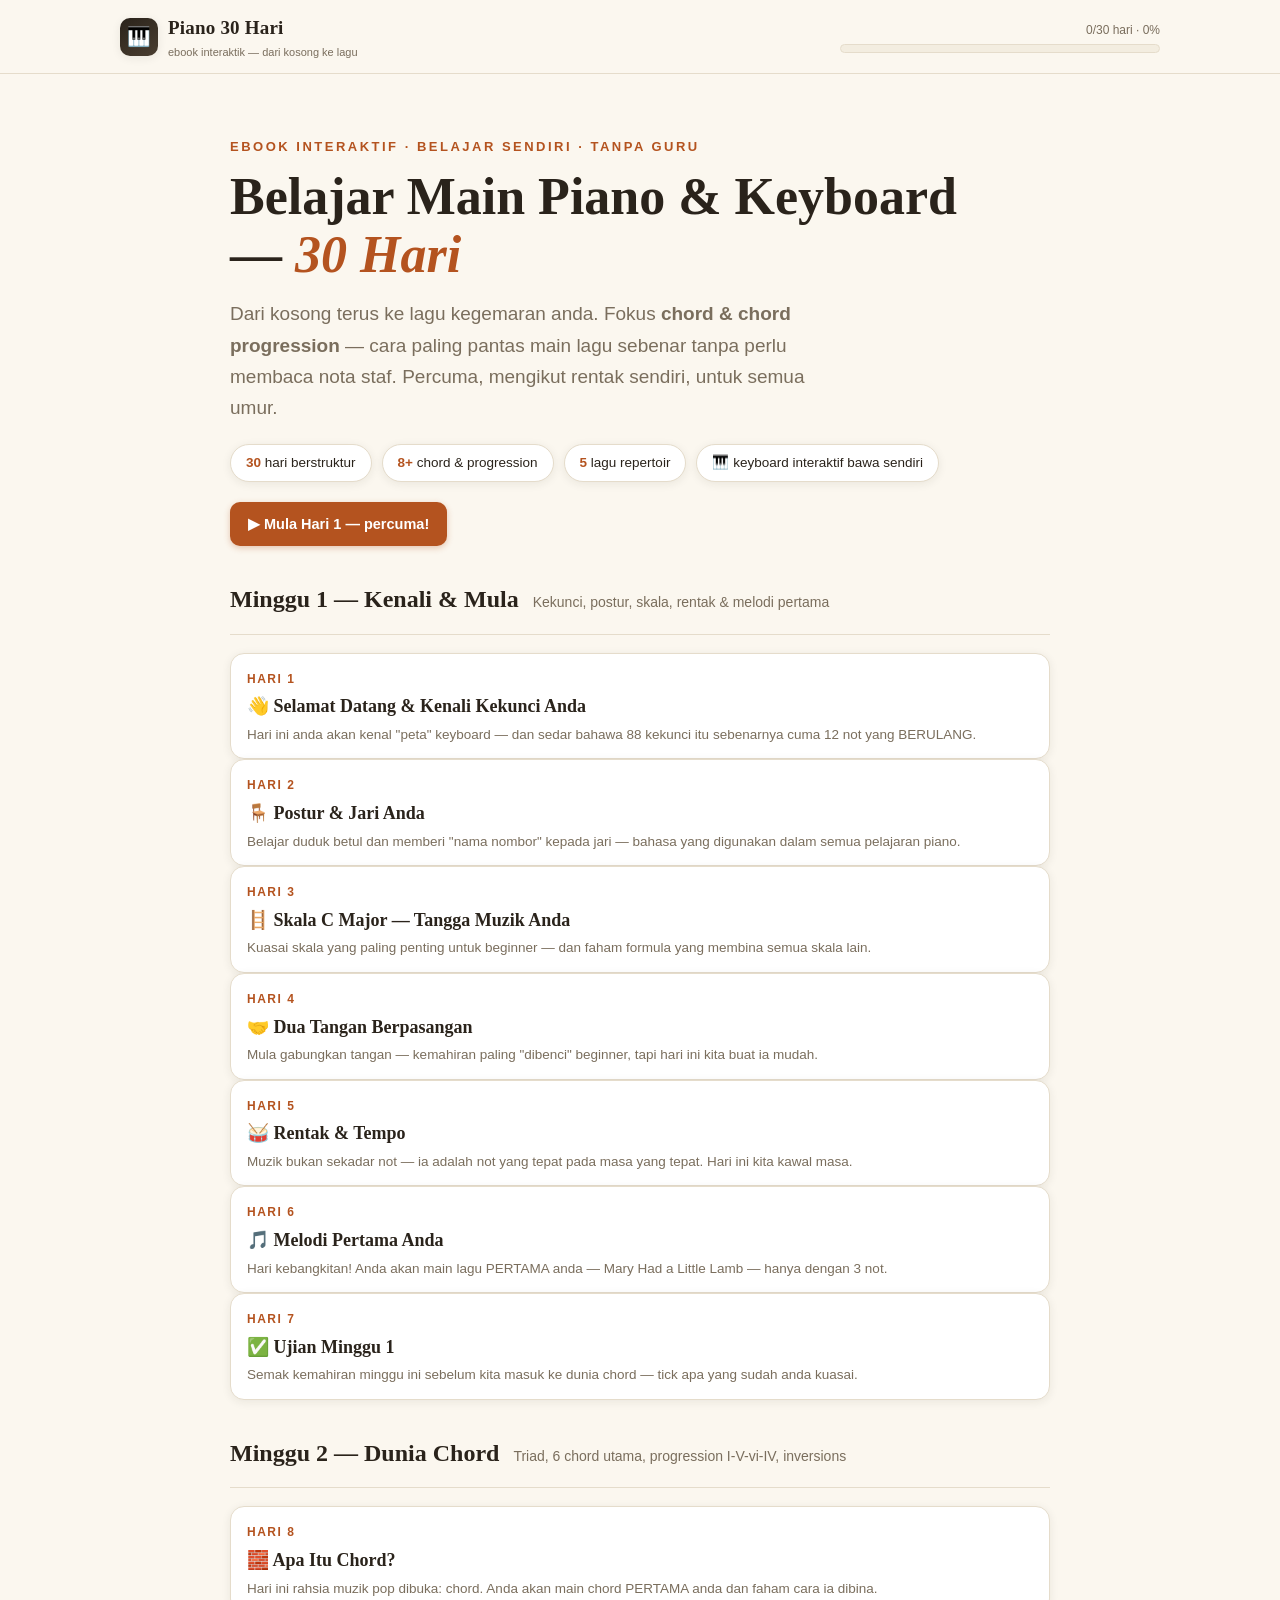
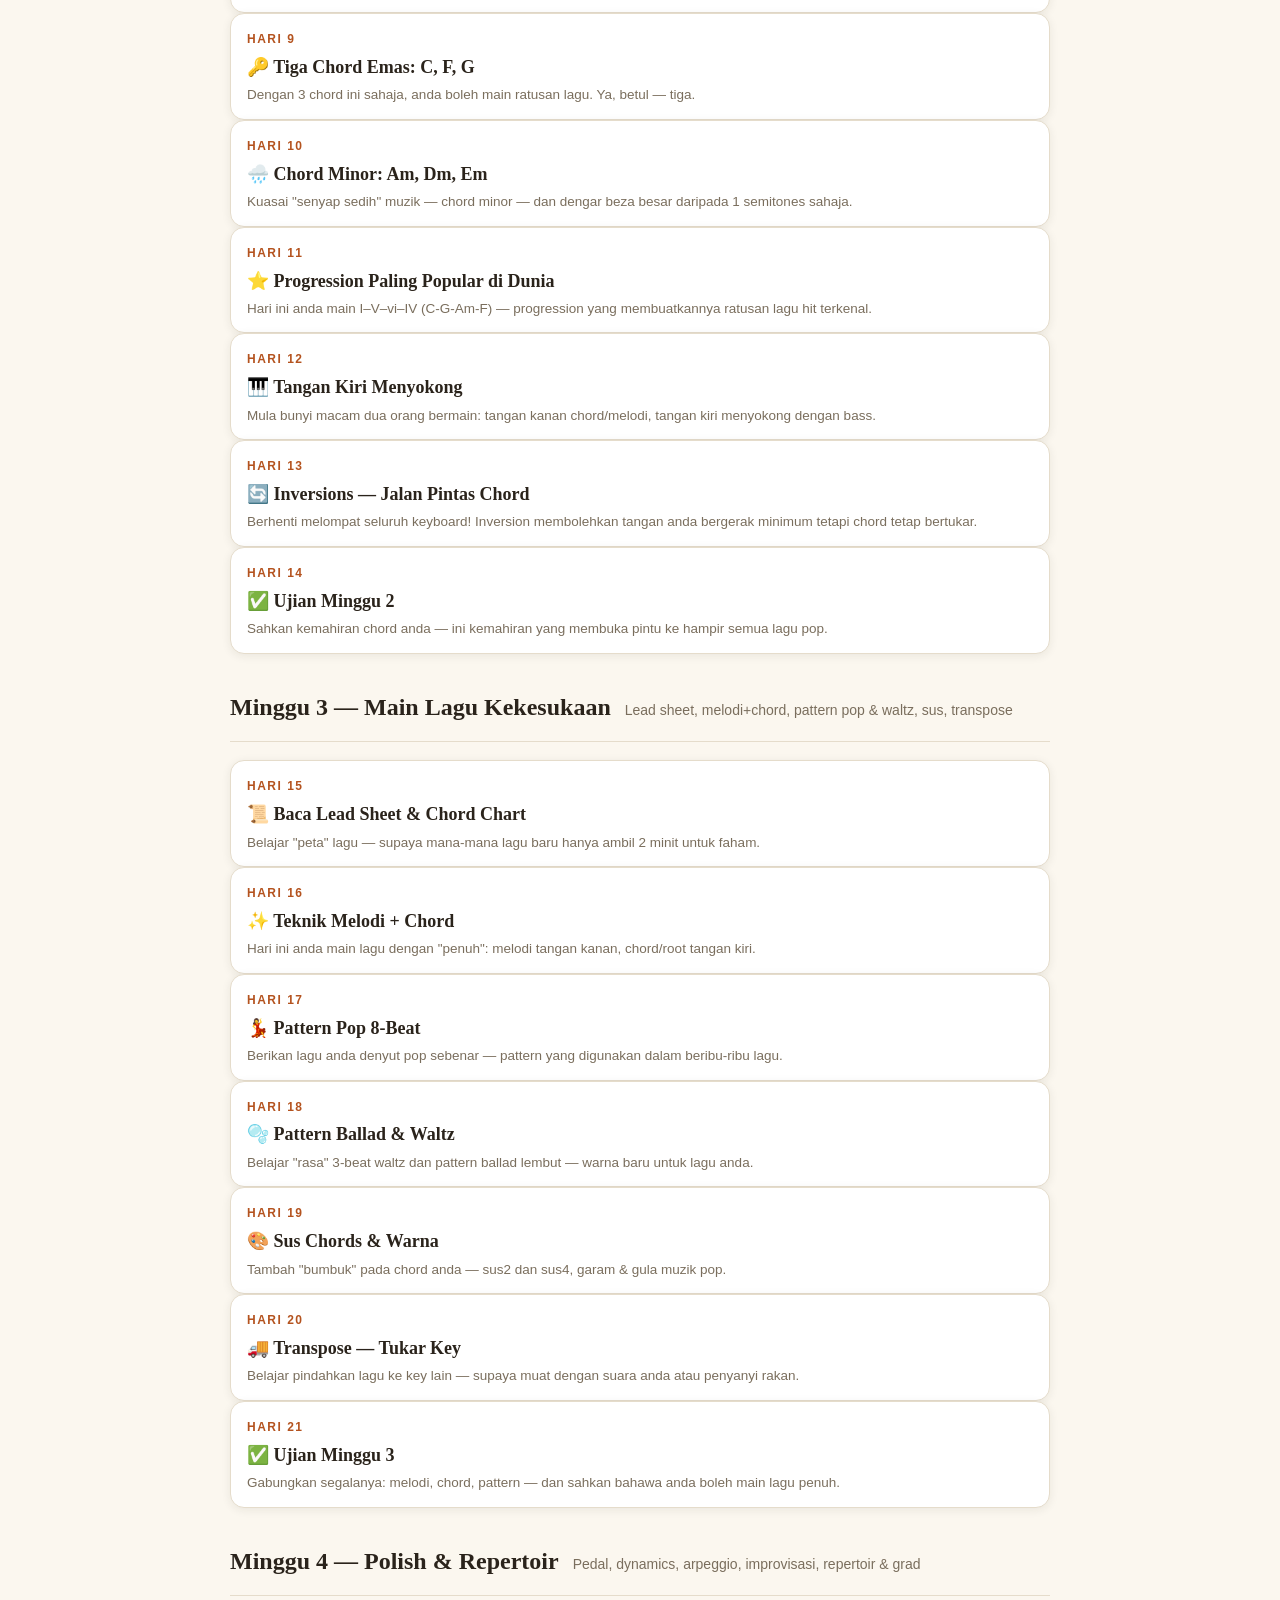
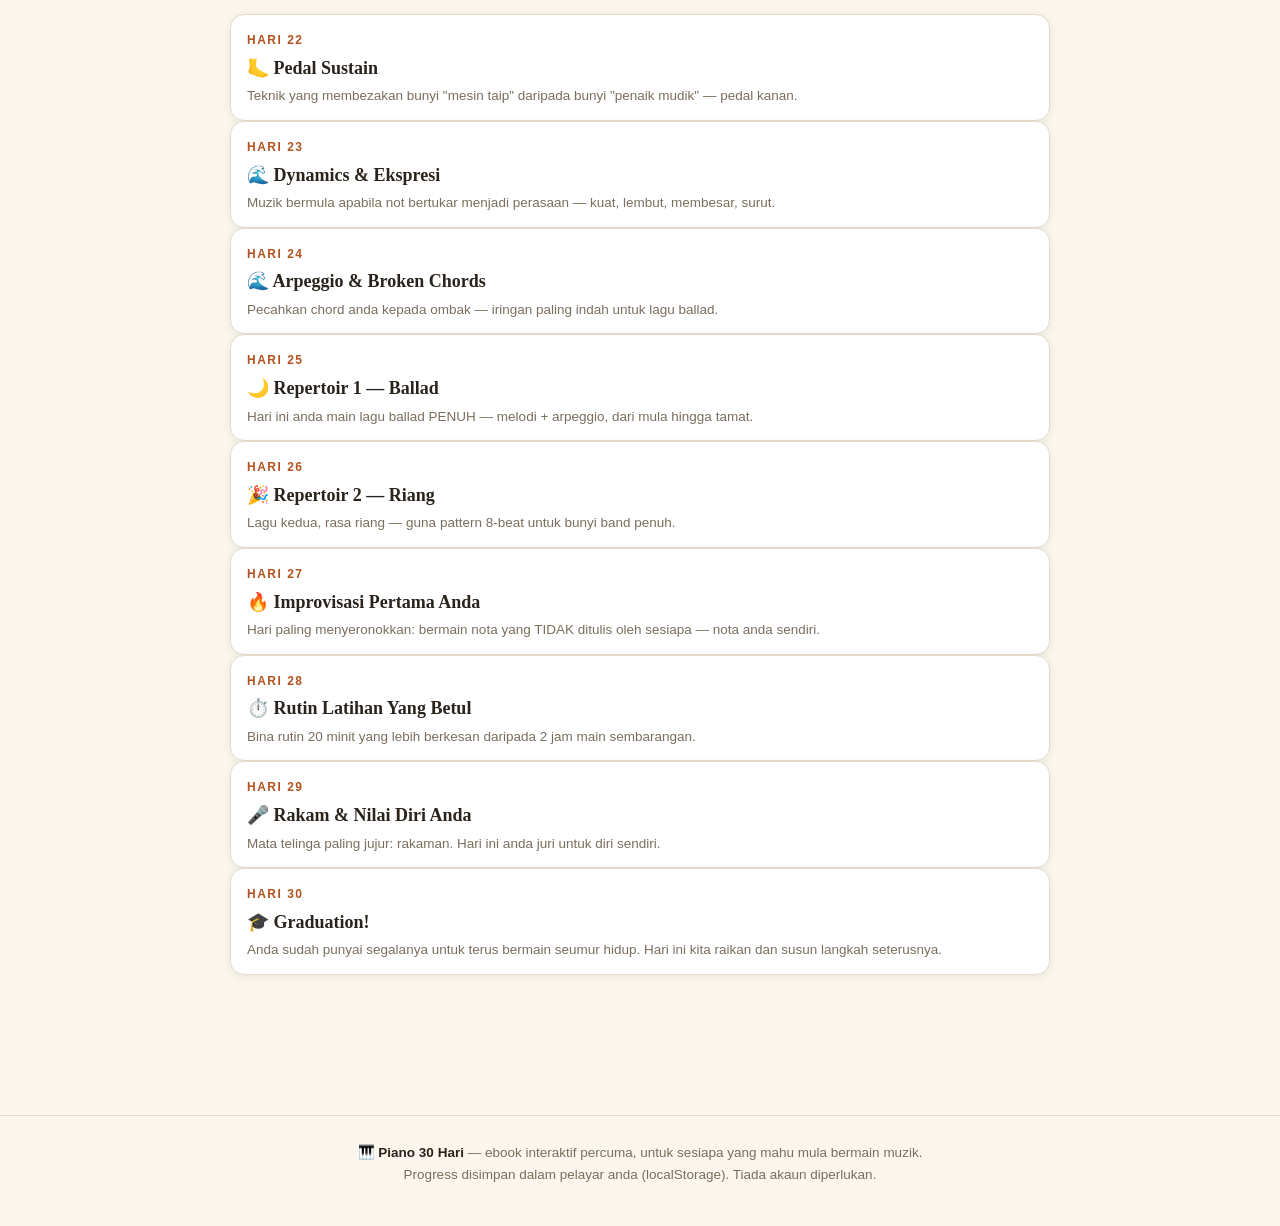
==== webapp/index.html @ 6a621e22 "Piano 30 Hari v1: webapp ebook interaktif 30 hari (chord-first, BM) - 30 hari kandungan penuh, 4 min" ====
<!DOCTYPE html>
<html lang="ms">
<head>
<meta charset="UTF-8">
<meta name="viewport" content="width=device-width, initial-scale=1.0">
<title>Piano 30 Hari — Belajar Main Piano/Keyboard dari Kosong</title>
<meta name="description" content="Ebook webapp interaktif: belajar main piano/keyboard dalam 30 hari. Chord, chord progression & lagu kegemaran — tanpa guru, mengikut rentak sendiri.">
<link rel="stylesheet" href="css/style.css">
</head>
<body>
<header class="top">
  <div class="top-in">
    <a class="brand" href="#/">
      <span class="logo">🎹</span>
      <span><b>Piano 30 Hari</b><small>ebook interaktik — dari kosong ke lagu</small></span>
    </a>
    <div class="progress-wrap">
      <div class="progress-label" id="plabel">0/30 hari · 0%</div>
      <div class="progress-bar"><div class="progress-fill" id="pbar"></div></div>
    </div>
  </div>
</header>
<main id="app" class="wrap"></main>
<footer class="site">
  <b>🎹 Piano 30 Hari</b> — ebook interaktif percuma, untuk sesiapa yang mahu mula bermain muzik.<br>
  Progress disimpan dalam pelayar anda (localStorage). Tiada akaun diperlukan.
</footer>
<script src="js/audio.js"></script>
<script src="js/data.js"></script>
<script src="js/app.js"></script>
</body>
</html>
---- webapp/css/style.css ----
/* ============================================================
   Piano 30 Hari — Design System
   Tema: ivory piano + ink + aksen terracotta. Editorial, mesra umur semua.
   ============================================================ */
:root {
  --bg: #FBF7EF;
  --bg2: #F3EDE0;
  --ink: #2A231B;
  --muted: #7A6E5D;
  --line: #E5DCCB;
  --accent: #B4531F;
  --accent-dark: #8F3E14;
  --accent-soft: #F5E2D3;
  --ok: #4C7A4F;
  --ok-soft: #E2EFE3;
  --white-key: #FFFDF8;
  --black-key: #2A231B;
  --gold: #C99A3C;
  --shadow: 0 2px 10px rgba(42,35,27,.08);
  --shadow-lg: 0 10px 32px rgba(42,35,27,.14);
  --r: 14px;
  --serif: Georgia, 'Times New Roman', 'Palatino Linotype', serif;
  --sans: 'Segoe UI', 'Helvetica Neue', 'Helvetica', 'Arial', sans-serif;
}
* { box-sizing: border-box; margin: 0; padding: 0; }
html { scroll-behavior: smooth; }
body {
  background: var(--bg);
  color: var(--ink);
  font-family: var(--sans);
  font-size: 17px;
  line-height: 1.65;
  -webkit-font-smoothing: antialiased;
}
@media (prefers-reduced-motion: reduce) {
  *, *::before, *::after { animation-duration: .01ms !important; transition-duration: .01ms !important; }
}

/* ---------- Header ---------- */
.top {
  position: sticky; top: 0; z-index: 50;
  background: rgba(251,247,239,.92);
  backdrop-filter: blur(8px);
  border-bottom: 1px solid var(--line);
}
.top-in {
  max-width: 1080px; margin: 0 auto; padding: 12px 20px;
  display: flex; align-items: center; gap: 14px;
}
.brand { display: flex; align-items: center; gap: 10px; text-decoration: none; color: var(--ink); }
.brand .logo {
  width: 38px; height: 38px; border-radius: 10px; flex: none;
  background: linear-gradient(145deg, #2A231B, #4A3E30);
  display: grid; place-items: center; font-size: 19px;
  box-shadow: var(--shadow);
}
.brand b { font-family: var(--serif); font-size: 19px; letter-spacing: .2px; }
.brand small { display: block; font-size: 11px; color: var(--muted); font-weight: 400; }
.top .progress-wrap { flex: 1; max-width: 320px; margin-left: auto; }
.progress-label { font-size: 12px; color: var(--muted); text-align: right; margin-bottom: 3px; }
.progress-bar { height: 9px; background: var(--bg2); border-radius: 99px; overflow: hidden; border: 1px solid var(--line); }
.progress-fill {
  height: 100%; width: 0%;
  background: linear-gradient(90deg, var(--accent), var(--gold));
  border-radius: 99px; transition: width .5s ease;
}

/* ---------- Layout ---------- */
.wrap { max-width: 860px; margin: 0 auto; padding: 28px 20px 80px; }
.hero { padding: 34px 0 10px; }
.hero .kicker { color: var(--accent); font-weight: 700; font-size: 13px; letter-spacing: 2.5px; text-transform: uppercase; }
.hero h1 { font-family: var(--serif); font-size: clamp(34px, 6vw, 52px); line-height: 1.12; margin: 10px 0 14px; }
.hero h1 em { font-style: italic; color: var(--accent); }
.hero p.lead { font-size: 19px; color: var(--muted); max-width: 56ch; }
.hero .stats { display: flex; flex-wrap: wrap; gap: 10px; margin-top: 20px; }
.pill {
  background: #fff; border: 1px solid var(--line); border-radius: 99px;
  padding: 7px 15px; font-size: 13.5px; color: var(--ink);
  box-shadow: var(--shadow);
}
.pill b { color: var(--accent); }

/* ---------- Week band ---------- */
.week-band {
  margin: 34px 0 14px; display: flex; align-items: baseline; gap: 14px;
}
.week-band h2 { font-family: var(--serif); font-size: 24px; }
.week-band .wk-sub { color: var(--muted); font-size: 14px; }
.week-line { border: none; border-top: 1px solid var(--line); margin: 6px 0 18px; }

/* ---------- Day rack ---------- */
.rack { display: grid; grid-template-columns: repeat(auto-fill, minmax(230px, 1fr)); gap: 14px; }
.day-card {
  background: #fff; border: 1px solid var(--line); border-radius: var(--r);
  padding: 16px 16px 14px; cursor: pointer; position: relative;
  box-shadow: var(--shadow); transition: transform .18s ease, box-shadow .18s ease;
  display: flex; flex-direction: column; gap: 6px; text-decoration: none; color: var(--ink);
}
.day-card:hover { transform: translateY(-3px); box-shadow: var(--shadow-lg); }
.day-card .num {
  font-size: 12px; font-weight: 700; letter-spacing: 1.5px;
  color: var(--accent); text-transform: uppercase;
}
.day-card h3 { font-family: var(--serif); font-size: 18px; line-height: 1.3; font-weight: 700; }
.day-card p { font-size: 13.5px; color: var(--muted); line-height: 1.45; }
.day-card .done-badge {
  position: absolute; top: 12px; right: 12px;
  width: 24px; height: 24px; border-radius: 50%;
  background: var(--ok-soft); color: var(--ok);
  display: grid; place-items: center; font-size: 14px; font-weight: 700;
  border: 1px solid #CFE3D0;
}
.day-card.is-done { border-color: #CFE3D0; background: #FAFDF9; }

/* ---------- Day view ---------- */
.crumb { font-size: 13.5px; margin-bottom: 18px; }
.crumb a { color: var(--accent); text-decoration: none; font-weight: 600; }
.crumb span { color: var(--muted); }
.day-head { margin-bottom: 22px; }
.day-head .num { color: var(--accent); font-weight: 700; font-size: 13px; letter-spacing: 2px; text-transform: uppercase; }
.day-head h1 { font-family: var(--serif); font-size: clamp(28px, 5vw, 40px); line-height: 1.15; margin: 8px 0 10px; }
.goal {
  background: var(--accent-soft); border: 1px solid #EED9C6; border-radius: 12px;
  padding: 12px 16px; font-size: 15.5px; margin-top: 12px;
}
.goal b { color: var(--accent-dark); }
section.lesson { margin: 30px 0; }
section.lesson h2 {
  font-family: var(--serif); font-size: 24px; margin-bottom: 10px;
  display: flex; align-items: center; gap: 10px;
}
section.lesson h2 .no {
  display: inline-grid; place-items: center; width: 34px; height: 34px; flex: none;
  background: var(--ink); color: var(--bg); border-radius: 10px; font-size: 16px;
  font-family: var(--sans); font-weight: 700;
}
section.lesson p { margin-bottom: 12px; }
section.lesson ul, section.lesson ol { margin: 0 0 12px 22px; }
section.lesson li { margin-bottom: 6px; }
.tip {
  background: #fff; border: 1px solid var(--line); border-left: 4px solid var(--gold);
  border-radius: 10px; padding: 12px 16px; font-size: 15px; margin: 14px 0;
}
.tip b { color: var(--accent-dark); }
.kbd {
  display: inline-block; min-width: 24px; text-align: center;
  background: #fff; border: 1px solid var(--line); border-bottom-width: 3px;
  border-radius: 6px; padding: 1px 7px; font-size: .9em; font-weight: 700;
}

/* ---------- Widgets ---------- */
.widget {
  background: #fff; border: 1px solid var(--line); border-radius: var(--r);
  box-shadow: var(--shadow); margin: 16px 0; overflow: hidden;
}
.widget-head {
  display: flex; align-items: center; gap: 10px; flex-wrap: wrap;
  padding: 12px 16px; border-bottom: 1px solid var(--line); background: var(--bg2);
}
.widget-head .wtitle { font-weight: 700; font-size: 15px; }
.widget-head .wsub { font-size: 12.5px; color: var(--muted); }
.widget-body { padding: 16px; }
.widget .controls { display: flex; gap: 8px; flex-wrap: wrap; align-items: center; }

.btn {
  font-family: var(--sans); font-size: 14.5px; font-weight: 600;
  background: var(--accent); color: #fff; border: none; border-radius: 10px;
  padding: 10px 18px; cursor: pointer; min-height: 44px;
  box-shadow: 0 2px 6px rgba(180,83,31,.3); transition: background .15s ease, transform .1s ease;
}
.btn:hover { background: var(--accent-dark); }
.btn:active { transform: scale(.97); }
.btn.ghost { background: #fff; color: var(--accent-dark); border: 1.5px solid var(--accent); box-shadow: none; }
.btn.ghost:hover { background: var(--accent-soft); }
.btn.small { padding: 6px 13px; min-height: 36px; font-size: 13px; border-radius: 8px; }
.chip-btn {
  font-size: 15px; font-weight: 700; padding: 9px 16px; min-width: 44px;
  border-radius: 10px; border: 1.5px solid var(--line); background: #fff;
  cursor: pointer; transition: all .15s ease;
}
.chip-btn:hover { border-color: var(--accent); color: var(--accent-dark); }
.chip-btn.active { background: var(--accent); border-color: var(--accent); color: #fff; }
input[type=range] { accent-color: var(--accent); }
.bpm-val { font-variant-numeric: tabular-nums; font-weight: 700; color: var(--accent-dark); min-width: 40px; }

/* ---------- Keyboard ---------- */
.kb-shell { overflow-x: auto; padding: 6px 2px 2px; }
.kb {
  position: relative; display: flex; height: 150px; min-width: 480px;
  border-radius: 8px 8px 6px 6px; overflow: hidden;
  border: 2px solid var(--ink); background: var(--ink);
  box-shadow: inset 0 -4px 0 rgba(0,0,0,.25);
}
.kb.small { height: 118px; }
.wk {
  flex: 1; position: relative; background: var(--white-key);
  border-right: 1px solid #D8D2C4; cursor: pointer;
  display: flex; align-items: flex-end; justify-content: center;
  padding-bottom: 7px; font-size: 12px; font-weight: 700; color: #9A8F7B;
  transition: background .07s ease; border-radius: 0 0 4px 4px;
}
.wk:last-child { border-right: none; }
.wk:active, .wk.hit { background: var(--accent-soft); }
.wk.hl { background: var(--accent-soft); box-shadow: inset 0 -6px 0 var(--accent); }
.wk.hl::after {
  content: attr(data-lbl); position: absolute; top: 8px;
  background: var(--accent); color: #fff; border-radius: 99px;
  font-size: 10px; padding: 2px 8px; font-weight: 700;
}
.bk {
  position: absolute; top: 0; width: 6.4%; height: 60%;
  background: linear-gradient(180deg, #3A3128, var(--black-key) 20%);
  border-radius: 0 0 4px 4px; z-index: 5; cursor: pointer;
  border: 1px solid #1E1912; border-top: none;
  display: flex; align-items: flex-end; justify-content: center;
  padding-bottom: 5px; font-size: 10px; font-weight: 700; color: #8D8272;
}
.bk:active, .bk.hit { background: var(--accent-dark); }
.bk.hl { background: var(--accent-dark); box-shadow: inset 0 -5px 0 var(--gold); }
.kb.hands .wk::before { font-size: 11px; color: #B3A88F; position: static; }

/* Song strip */
.strip { display: flex; flex-wrap: wrap; gap: 5px; margin-top: 12px; }
.strip span {
  background: var(--bg2); border: 1px solid var(--line); border-radius: 7px;
  padding: 3px 9px; font-size: 12.5px; font-weight: 700; color: var(--ink);
  transition: all .1s ease;
}
.strip span.on { background: var(--accent); border-color: var(--accent); color: #fff; transform: translateY(-2px); }

/* Metronome lamp */
.lamp {
  width: 16px; height: 16px; border-radius: 50%; background: var(--bg2);
  border: 1px solid var(--line); display: inline-block; vertical-align: middle;
}
.lamp.on { background: var(--accent); border-color: var(--accent); }

/* Checklist */
.check-item { display: flex; gap: 12px; align-items: flex-start; padding: 10px 4px; border-bottom: 1px dashed var(--line); cursor: pointer; }
.check-item:last-child { border-bottom: none; }
.check-item input { width: 20px; height: 20px; accent-color: var(--accent); margin-top: 2px; flex: none; }
.check-item label { cursor: pointer; }
.check-item.done label { color: var(--ok); text-decoration: line-through; }

/* ---------- Day footer nav ---------- */
.day-nav { display: flex; justify-content: space-between; gap: 12px; margin-top: 40px; }
.day-nav a {
  flex: 1; max-width: 48%; background: #fff; border: 1px solid var(--line);
  border-radius: var(--r); padding: 14px 18px; text-decoration: none; color: var(--ink);
  box-shadow: var(--shadow); transition: transform .15s ease;
}
.day-nav a:hover { transform: translateY(-2px); }
.day-nav .dir { font-size: 12px; color: var(--muted); text-transform: uppercase; letter-spacing: 1px; font-weight: 700; }
.day-nav b { font-family: var(--serif); font-size: 16px; }
.day-nav a.next { text-align: right; }

.finish {
  margin-top: 26px; background: #fff; border: 1px solid var(--line); border-radius: var(--r);
  padding: 18px 20px; text-align: center; box-shadow: var(--shadow);
}
.finish .btn.done-btn { background: var(--ok); box-shadow: 0 2px 6px rgba(76,122,79,.3); width: 100%; max-width: 380px; }
.finish .btn.done-btn.is-done { background: var(--ok-soft); color: var(--ok); border: 1.5px solid var(--ok); box-shadow: none; }
.finish p { margin-top: 8px; font-size: 14px; color: var(--muted); }

footer.site {
  border-top: 1px solid var(--line); margin-top: 60px; padding: 26px 20px 40px;
  text-align: center; color: var(--muted); font-size: 13.5px;
}
footer.site b { color: var(--ink); }

@media (max-width: 560px) {
  .top-in { flex-wrap: wrap; gap: 8px; }
  .top .progress-wrap { order: 5; width: 100%; max-width: none; }
  .rack { grid-template-columns: 1fr 1fr; }
  .day-card h3 { font-size: 15px; }
  .day-card p { display: none; }
  .day-nav a { max-width: none; }
}
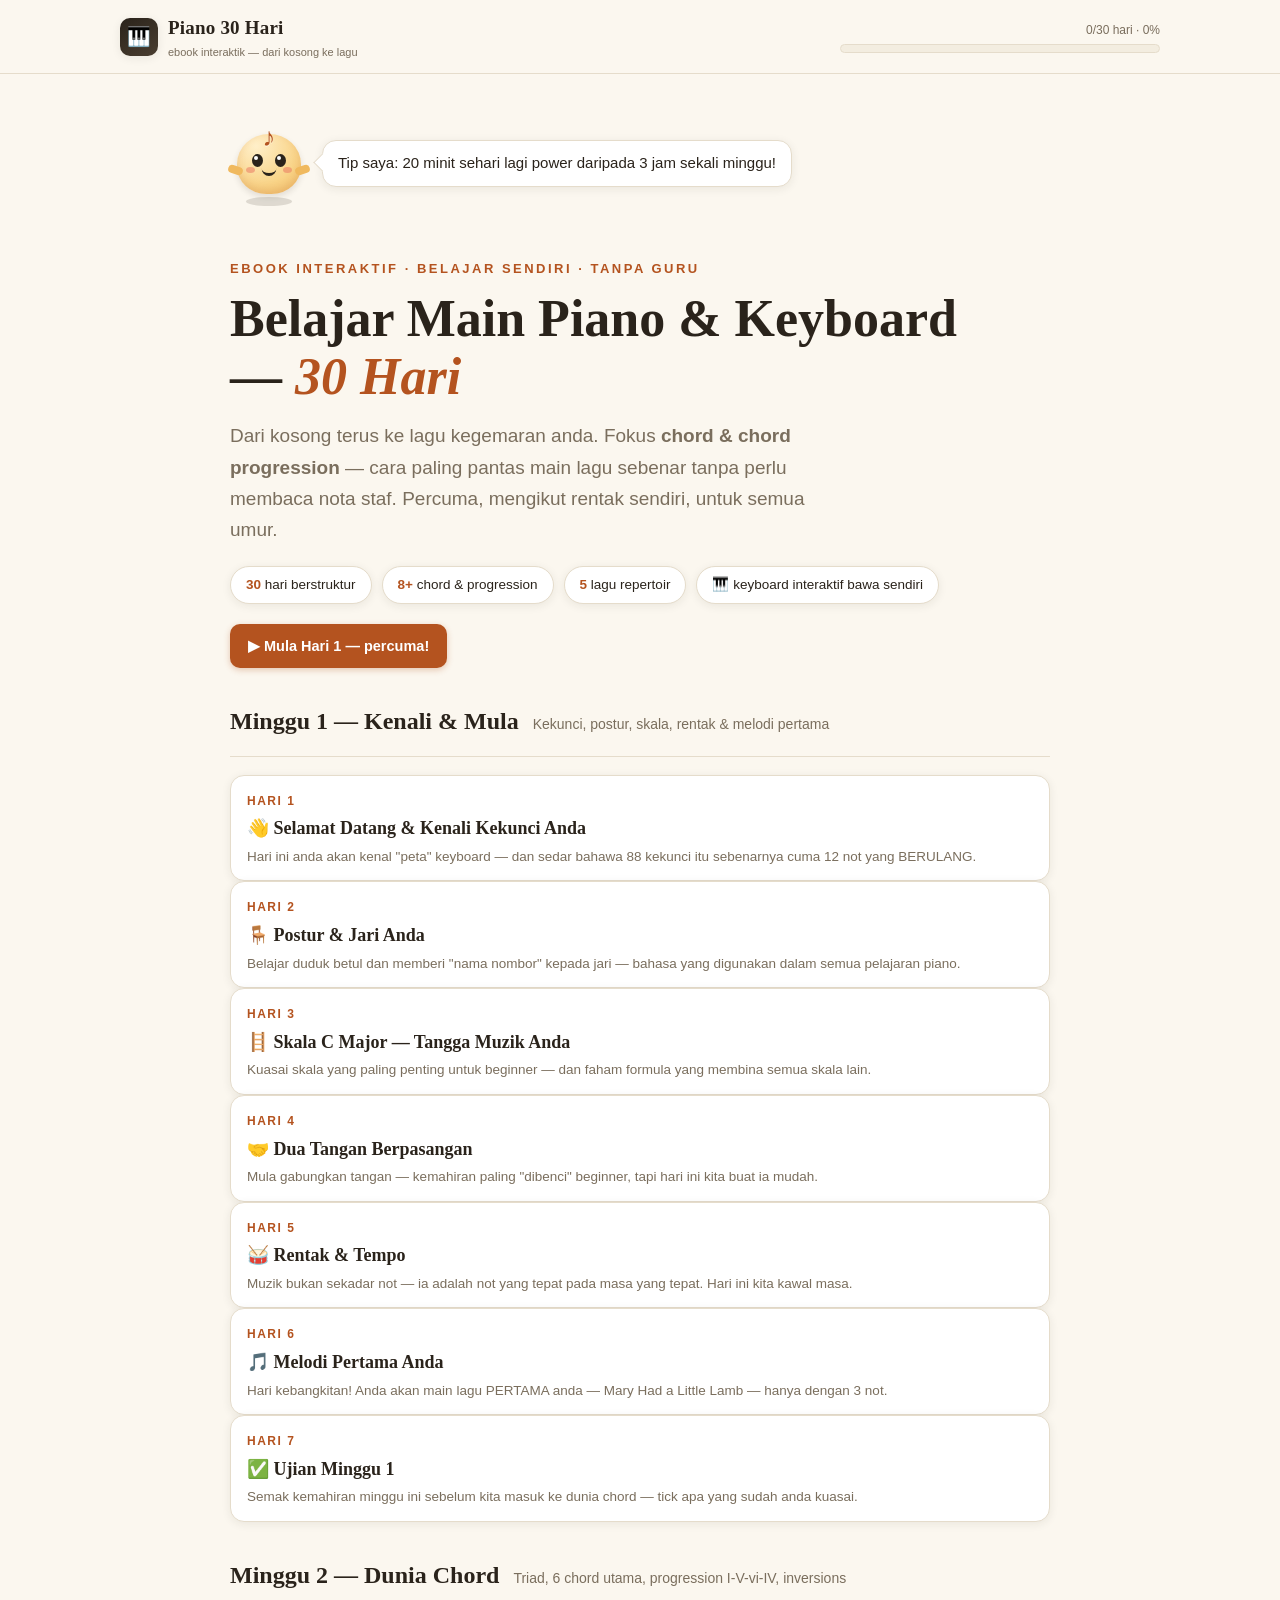
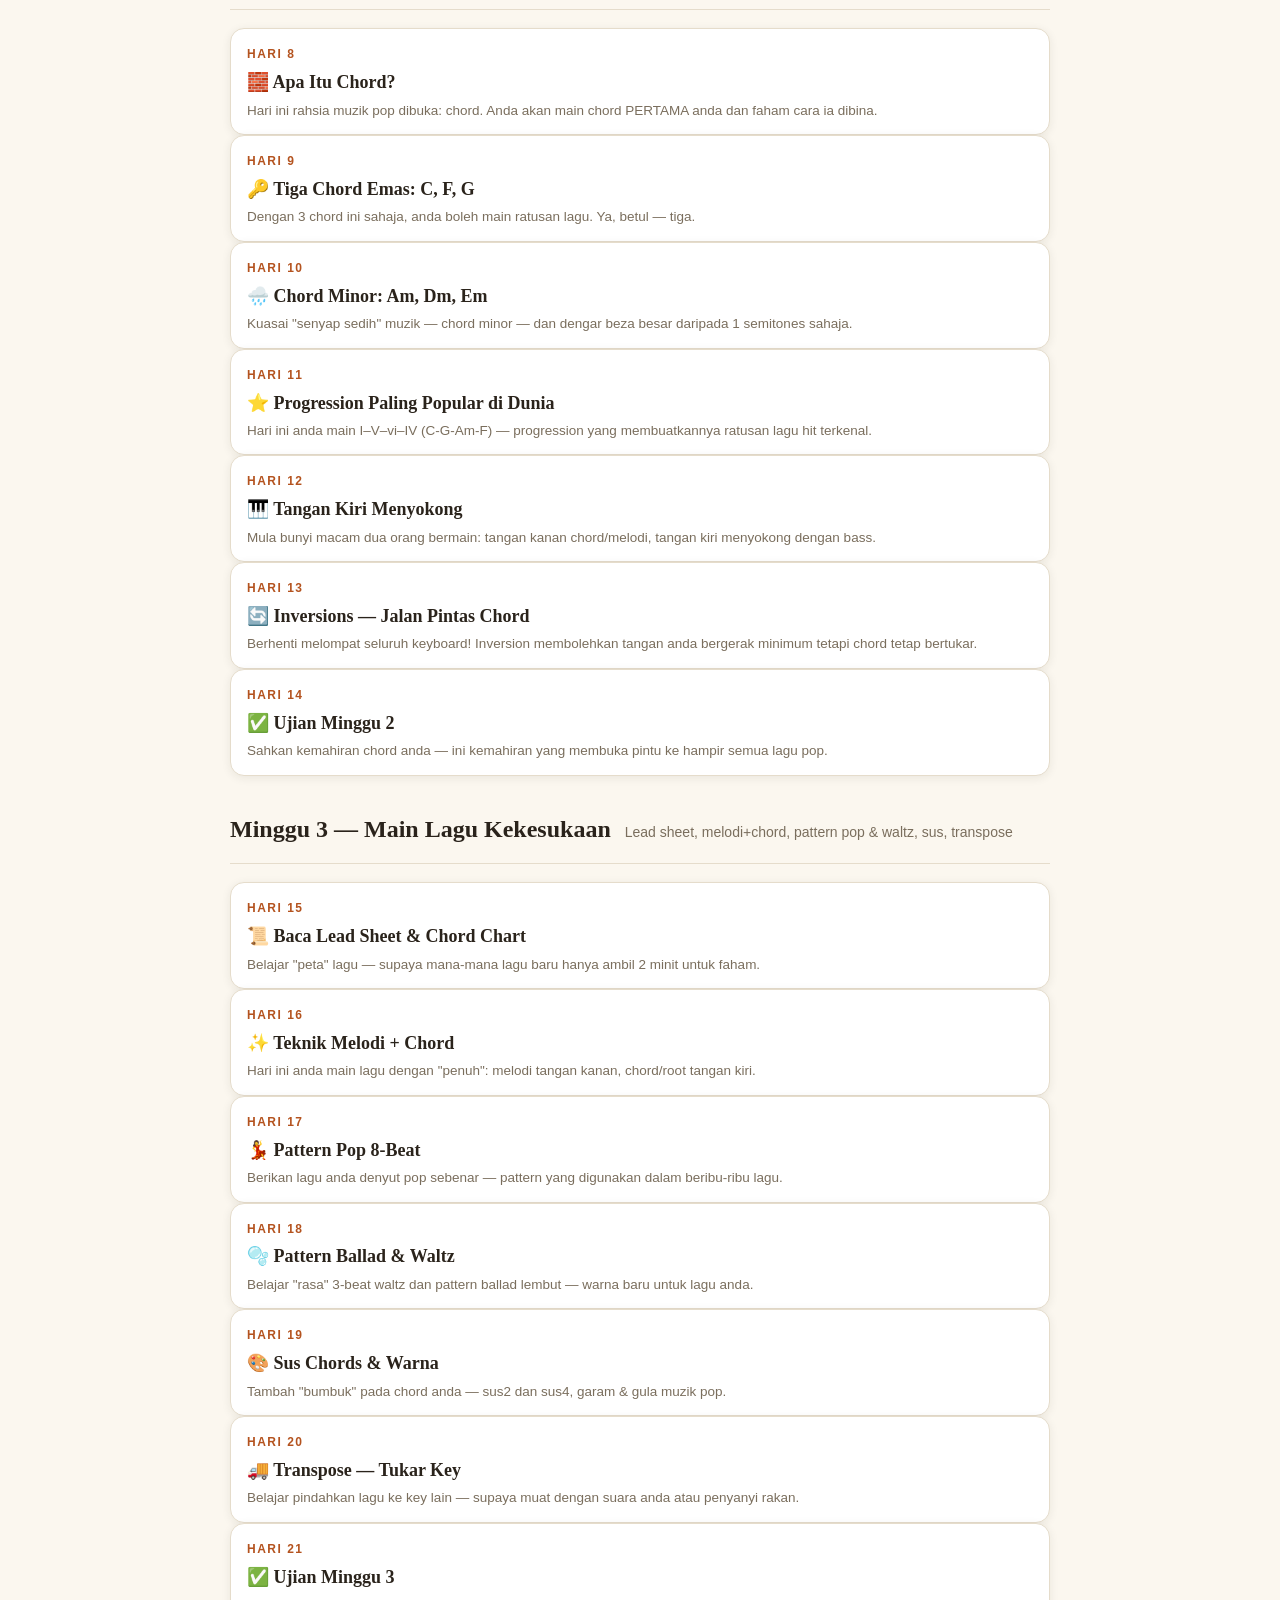
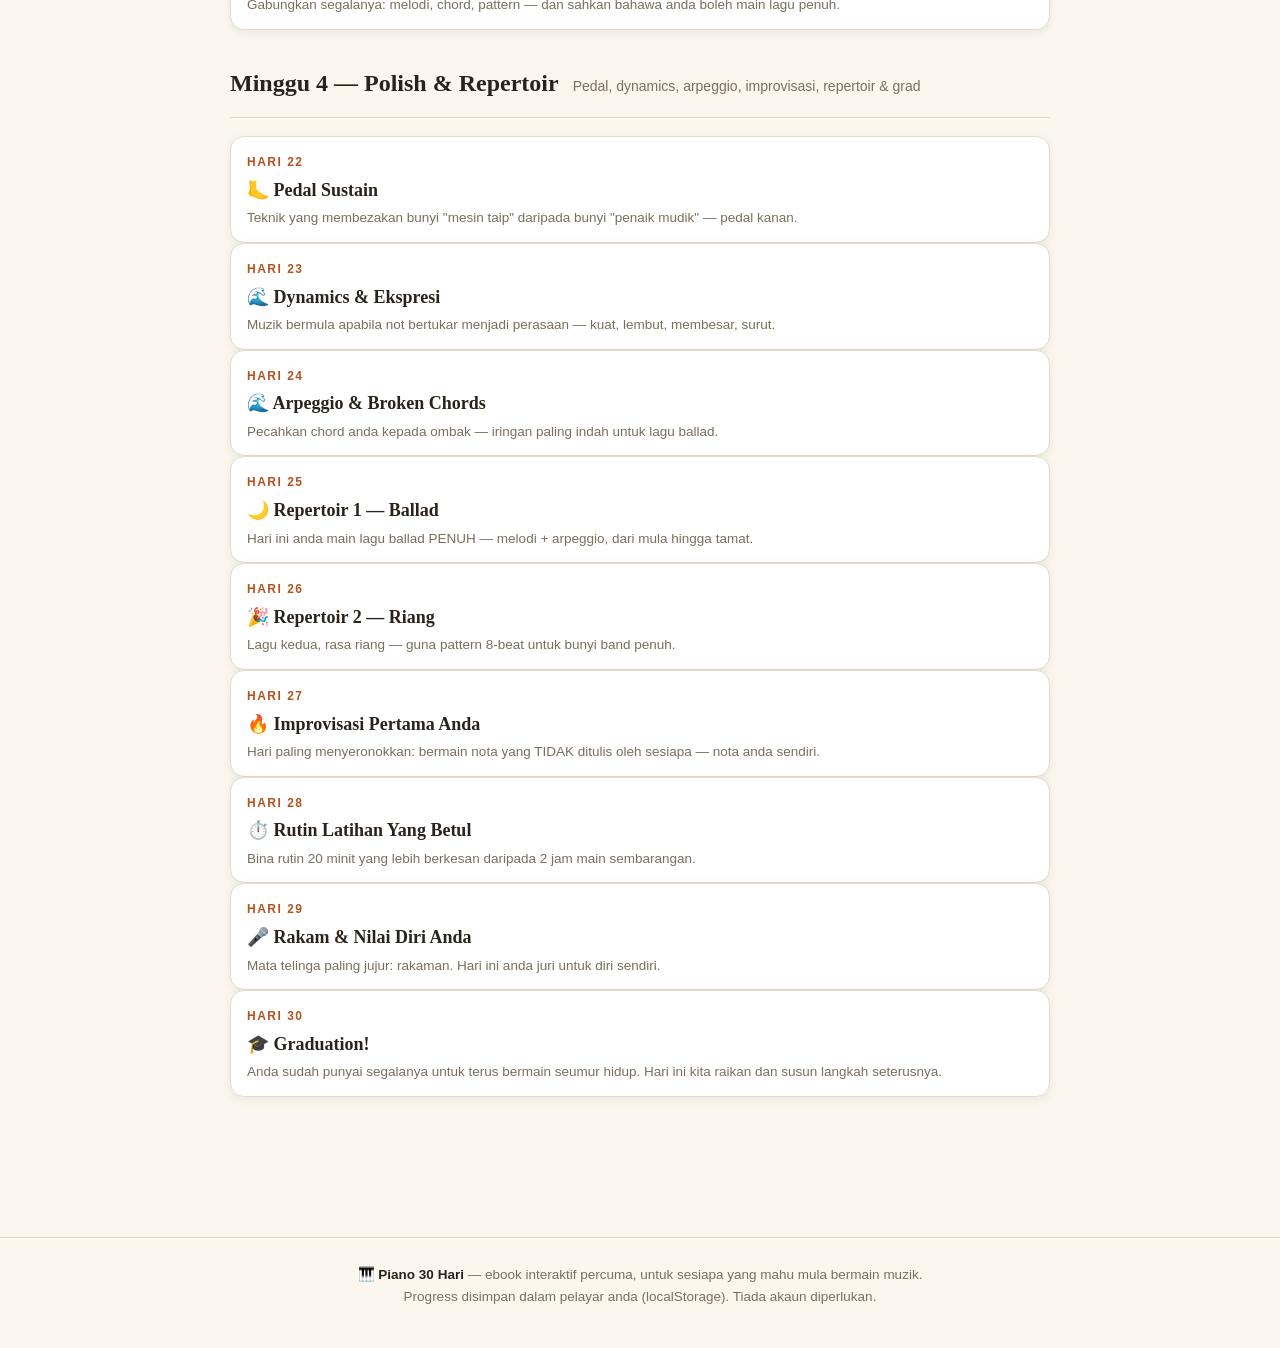
==== commit 024772ad: "Update kandungan/webapp 2026-10-29" ====
--- a/webapp/index.html
+++ b/webapp/index.html
@@ -27,6 +27,7 @@
 </footer>
 <script src="js/audio.js"></script>
 <script src="js/data.js"></script>
+<script src="js/melodi.js"></script>
 <script src="js/app.js"></script>
 </body>
 </html>
--- a/webapp/css/style.css
+++ b/webapp/css/style.css
@@ -276,3 +276,130 @@
   .day-card p { display: none; }
   .day-nav a { max-width: none; }
 }
+
+/* ============================================================
+   MELODI — pesona comel (CSS-animated)
+   ============================================================ */
+.melodi-row { display: flex; align-items: center; gap: 14px; margin: 18px 0; }
+.melodi-row.small { margin: 0; }
+.melodi-row.in-head { margin: 0; }
+.melodi-row.in-head .melodi { transform: scale(.62); margin: -10px -8px; }
+
+.melodi { position: relative; width: 78px; height: 86px; flex: none; }
+.m-body {
+  position: absolute; top: 14px; left: 7px; width: 64px; height: 60px;
+  background: radial-gradient(120% 120% at 30% 20%, #FFEFC9 0%, #F9D488 55%, #F0B95E 100%);
+  border-radius: 50% 50% 46% 46%;
+  box-shadow: inset 0 -4px 8px rgba(180,83,31,.18), 0 3px 6px rgba(42,35,27,.12);
+  animation: m-float 3.2s ease-in-out infinite;
+}
+.m-note {
+  position: absolute; top: -4px; left: 50%; transform: translateX(-50%);
+  font-size: 26px; color: var(--accent); font-weight: 700; z-index: 2;
+  text-shadow: 0 1px 0 rgba(255,255,255,.6);
+  animation: m-sway 2.6s ease-in-out infinite;
+}
+.m-shadow {
+  position: absolute; bottom: 0; left: 50%; transform: translateX(-50%);
+  width: 46px; height: 9px; background: rgba(42,35,27,.14);
+  border-radius: 50%; animation: m-shadow 3.2s ease-in-out infinite;
+}
+.m-eye {
+  position: absolute; top: 20px; width: 11px; height: 13px;
+  background: var(--ink); border-radius: 50%;
+  animation: m-blink 4.4s infinite;
+}
+.m-eye.l { left: 15px; } .m-eye.r { right: 15px; }
+.m-eye::after {
+  content: ''; position: absolute; top: 1.5px; left: 2px; width: 4px; height: 4px;
+  background: #fff; border-radius: 50%;
+}
+.m-cheek {
+  position: absolute; top: 33px; width: 9px; height: 6px;
+  background: rgba(233,122,99,.55); border-radius: 50%;
+}
+.m-cheek.l { left: 9px; } .m-cheek.r { right: 9px; }
+.m-mouth {
+  position: absolute; top: 34px; left: 50%; transform: translateX(-50%);
+  width: 15px; height: 8px; border-bottom: 3px solid var(--ink);
+  border-radius: 0 0 12px 12px; transition: all .2s ease;
+}
+.m-arm {
+  position: absolute; top: 32px; width: 15px; height: 8px;
+  background: #F0B95E; border-radius: 8px; transition: transform .25s ease;
+}
+.m-arm.l { left: -9px; transform: rotate(18deg); }
+.m-arm.r { right: -9px; transform: rotate(-18deg); }
+
+.melodi.happy .m-body { animation: m-jump .55s ease; }
+.melodi.happy .m-mouth { width: 18px; height: 11px; border-bottom-width: 3.5px; }
+.melodi.happy .m-arm.l { transform: rotate(-55deg); }
+.melodi.happy .m-arm.r { transform: rotate(55deg); }
+.melodi.happy .m-note { animation: m-sway 0.6s ease-in-out infinite; }
+.melodi.happy .m-hearts { display: block; }
+.melodi.sad .m-eye { height: 3px; top: 24px; border-radius: 3px; }
+.melodi.sad .m-mouth { border: none; border-top: 3px solid var(--ink); border-radius: 12px 12px 0 0; width: 13px; }
+.melodi.sad .m-body { animation: m-droop 1s ease forwards; }
+.melodi.sad .m-arm.l { transform: rotate(40deg); top: 40px; }
+.melodi.sad .m-arm.r { transform: rotate(-40deg); top: 40px; }
+.melodi.wiggle .m-body { animation: m-wiggle .5s ease; }
+
+.m-hearts { display: none; }
+.m-hearts span {
+  position: absolute; color: #E4584C; font-size: 15px; opacity: 0;
+  animation: m-heart 1.1s ease-out forwards;
+}
+.m-hearts span:nth-child(1) { left: 8px; top: 4px; }
+.m-hearts span:nth-child(2) { left: 34px; top: -8px; animation-delay: .12s; font-size: 12px; }
+.m-hearts span:nth-child(3) { left: 58px; top: 6px; animation-delay: .22s; }
+
+.m-bubble {
+  position: relative; background: #fff; border: 1.5px solid var(--line);
+  border-radius: 14px; padding: 10px 15px; font-size: 15px; max-width: 560px;
+  box-shadow: var(--shadow); animation: m-bubble-in .35s ease;
+}
+.m-bubble::before {
+  content: ''; position: absolute; left: -7px; top: 50%; margin-top: -7px;
+  width: 12px; height: 12px; background: #fff;
+  border-left: 1.5px solid var(--line); border-bottom: 1.5px solid var(--line);
+  transform: rotate(45deg);
+}
+
+@keyframes m-float { 0%,100% { transform: translateY(0); } 50% { transform: translateY(-6px); } }
+@keyframes m-shadow { 0%,100% { transform: translateX(-50%) scale(1); opacity: .9; } 50% { transform: translateX(-50%) scale(.82); opacity: .55; } }
+@keyframes m-sway { 0%,100% { transform: translateX(-50%) rotate(-14deg); } 50% { transform: translateX(-50%) rotate(14deg); } }
+@keyframes m-blink { 0%, 91%, 100% { transform: scaleY(1); } 94% { transform: scaleY(.08); } 97% { transform: scaleY(1); } }
+@keyframes m-jump { 0% { transform: translateY(0) scale(1,1); } 30% { transform: translateY(-14px) scale(.96,1.06); } 60% { transform: translateY(0) scale(1.06,.94); } 100% { transform: translateY(0) scale(1,1); } }
+@keyframes m-droop { 0% { transform: translateY(0) rotate(0); } 100% { transform: translateY(4px) rotate(-7deg); } }
+@keyframes m-wiggle { 0%,100% { transform: rotate(0); } 25% { transform: rotate(-9deg) translateY(-3px); } 75% { transform: rotate(9deg) translateY(-3px); } }
+@keyframes m-heart { 0% { opacity: 0; transform: translateY(6px) scale(.5); } 30% { opacity: 1; } 100% { opacity: 0; transform: translateY(-30px) scale(1.15); } }
+@keyframes m-bubble-in { 0% { opacity: 0; transform: translateY(6px); } 100% { opacity: 1; transform: translateY(0); } }
+
+/* ============================================================
+   KUIZ
+   ============================================================ */
+.quiz-widget .widget-head { align-items: center; }
+.q-progress { font-size: 11.5px; font-weight: 700; letter-spacing: 1.2px; text-transform: uppercase; color: var(--muted); margin-bottom: 8px; }
+.q-text { font-family: var(--serif); font-size: 19px; font-weight: 700; line-height: 1.35; margin-bottom: 12px; }
+.q-opts { display: grid; gap: 8px; }
+.q-opt {
+  text-align: left; padding: 12px 16px; min-height: 44px;
+  border: 1.5px solid var(--line); border-radius: 10px; background: #fff;
+  cursor: pointer; font-family: var(--sans); font-size: 15.5px; color: var(--ink);
+  transition: border-color .15s ease, background .15s ease;
+}
+.q-opt:hover:not(:disabled) { border-color: var(--accent); background: #FFFCF5; }
+.q-opt:disabled { cursor: default; }
+.q-opt.correct { border-color: var(--ok); background: var(--ok-soft); font-weight: 700; }
+.q-opt.correct::after { content: ' ✓'; color: var(--ok); }
+.q-opt.wrong { border-color: #C0543F; background: #F9E4DD; animation: q-shake .35s ease; }
+.q-why { margin-top: 12px; font-size: 14.5px; color: var(--ink); background: var(--bg2); border-radius: 10px; padding: 10px 14px; line-height: 1.5; }
+.q-why .ok-txt { color: var(--ok); }
+.q-why .bad-txt { color: #C0543F; }
+.q-next { margin-top: 12px; }
+.q-end { text-align: center; padding: 8px 0 4px; }
+.q-score { font-family: var(--serif); font-size: 42px; font-weight: 700; color: var(--accent); line-height: 1; }
+.q-end.perfect .q-score { color: var(--ok); animation: m-jump .55s ease; }
+.q-end p { margin-top: 8px; font-size: 15px; }
+.q-meta { margin-top: 6px; font-size: 12.5px; color: var(--muted); letter-spacing: .5px; }
+@keyframes q-shake { 0%,100% { transform: translateX(0); } 25% { transform: translateX(-6px); } 75% { transform: translateX(6px); } }
